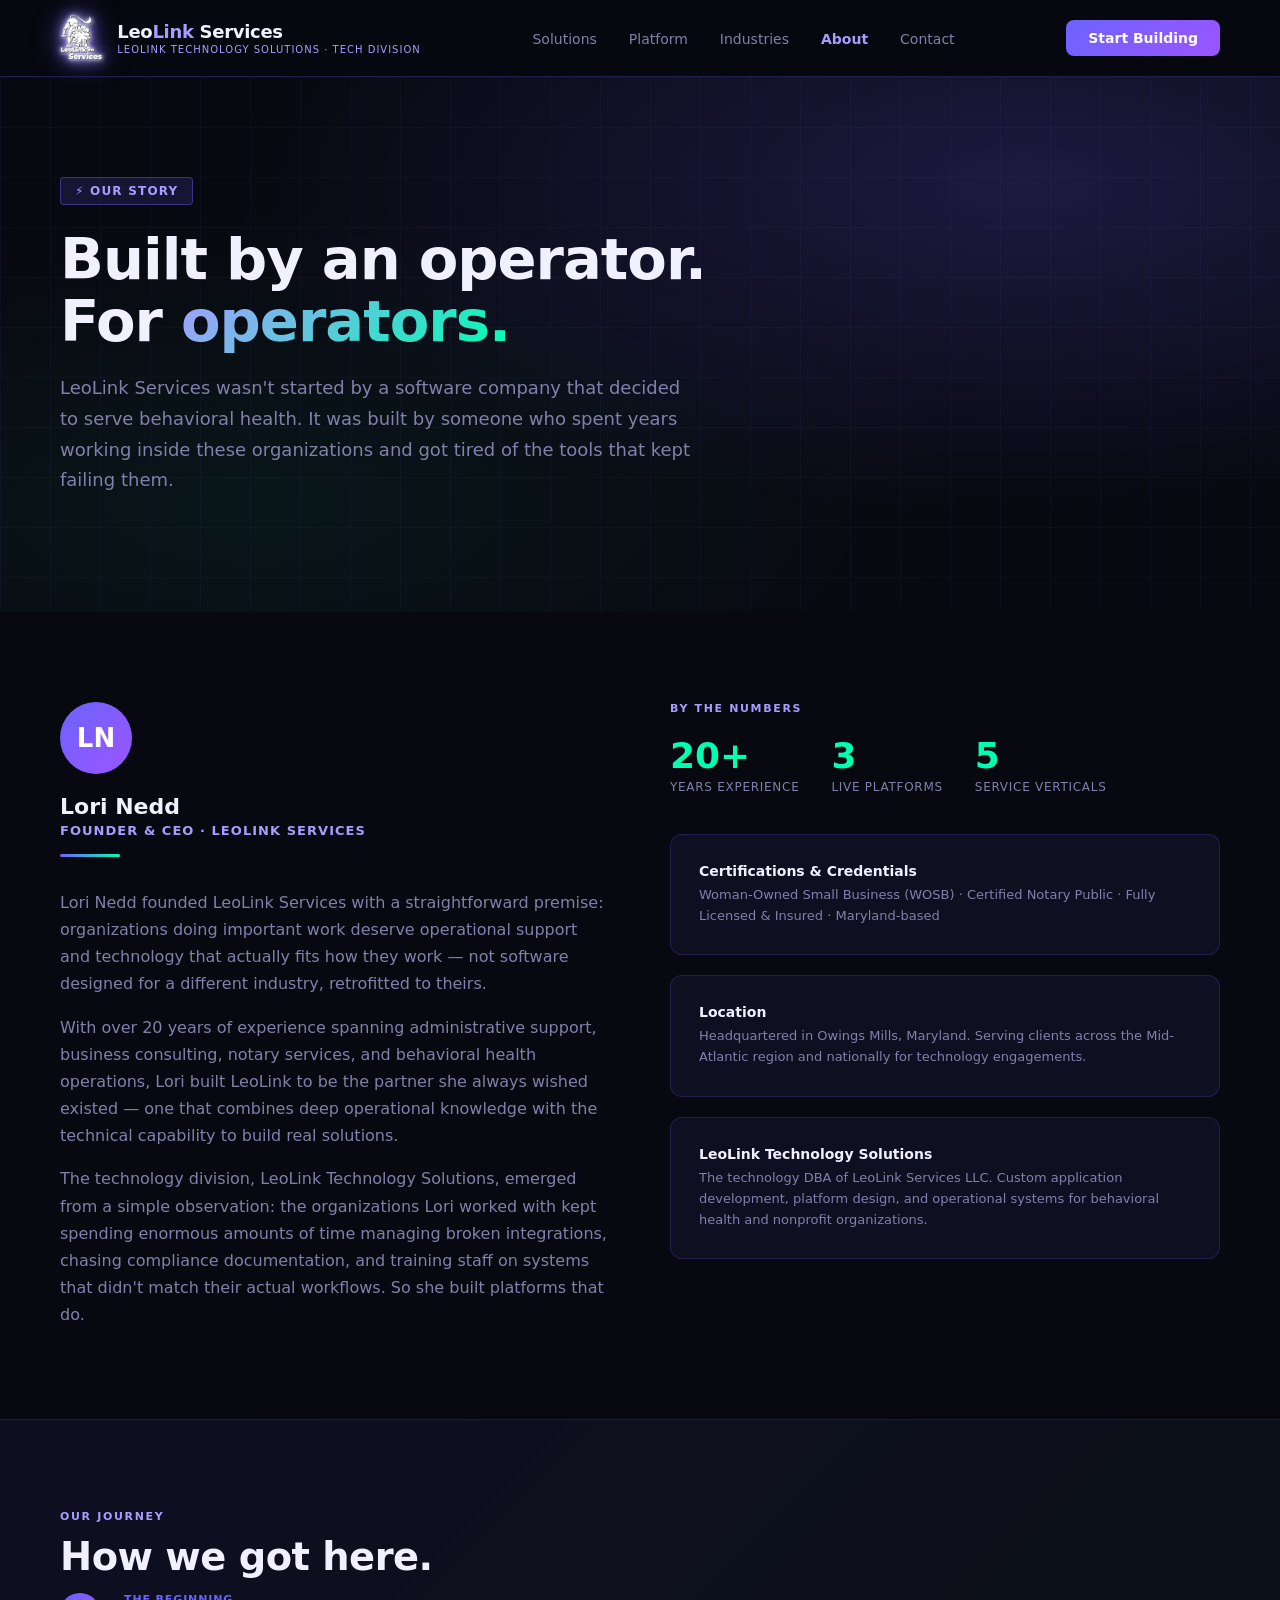
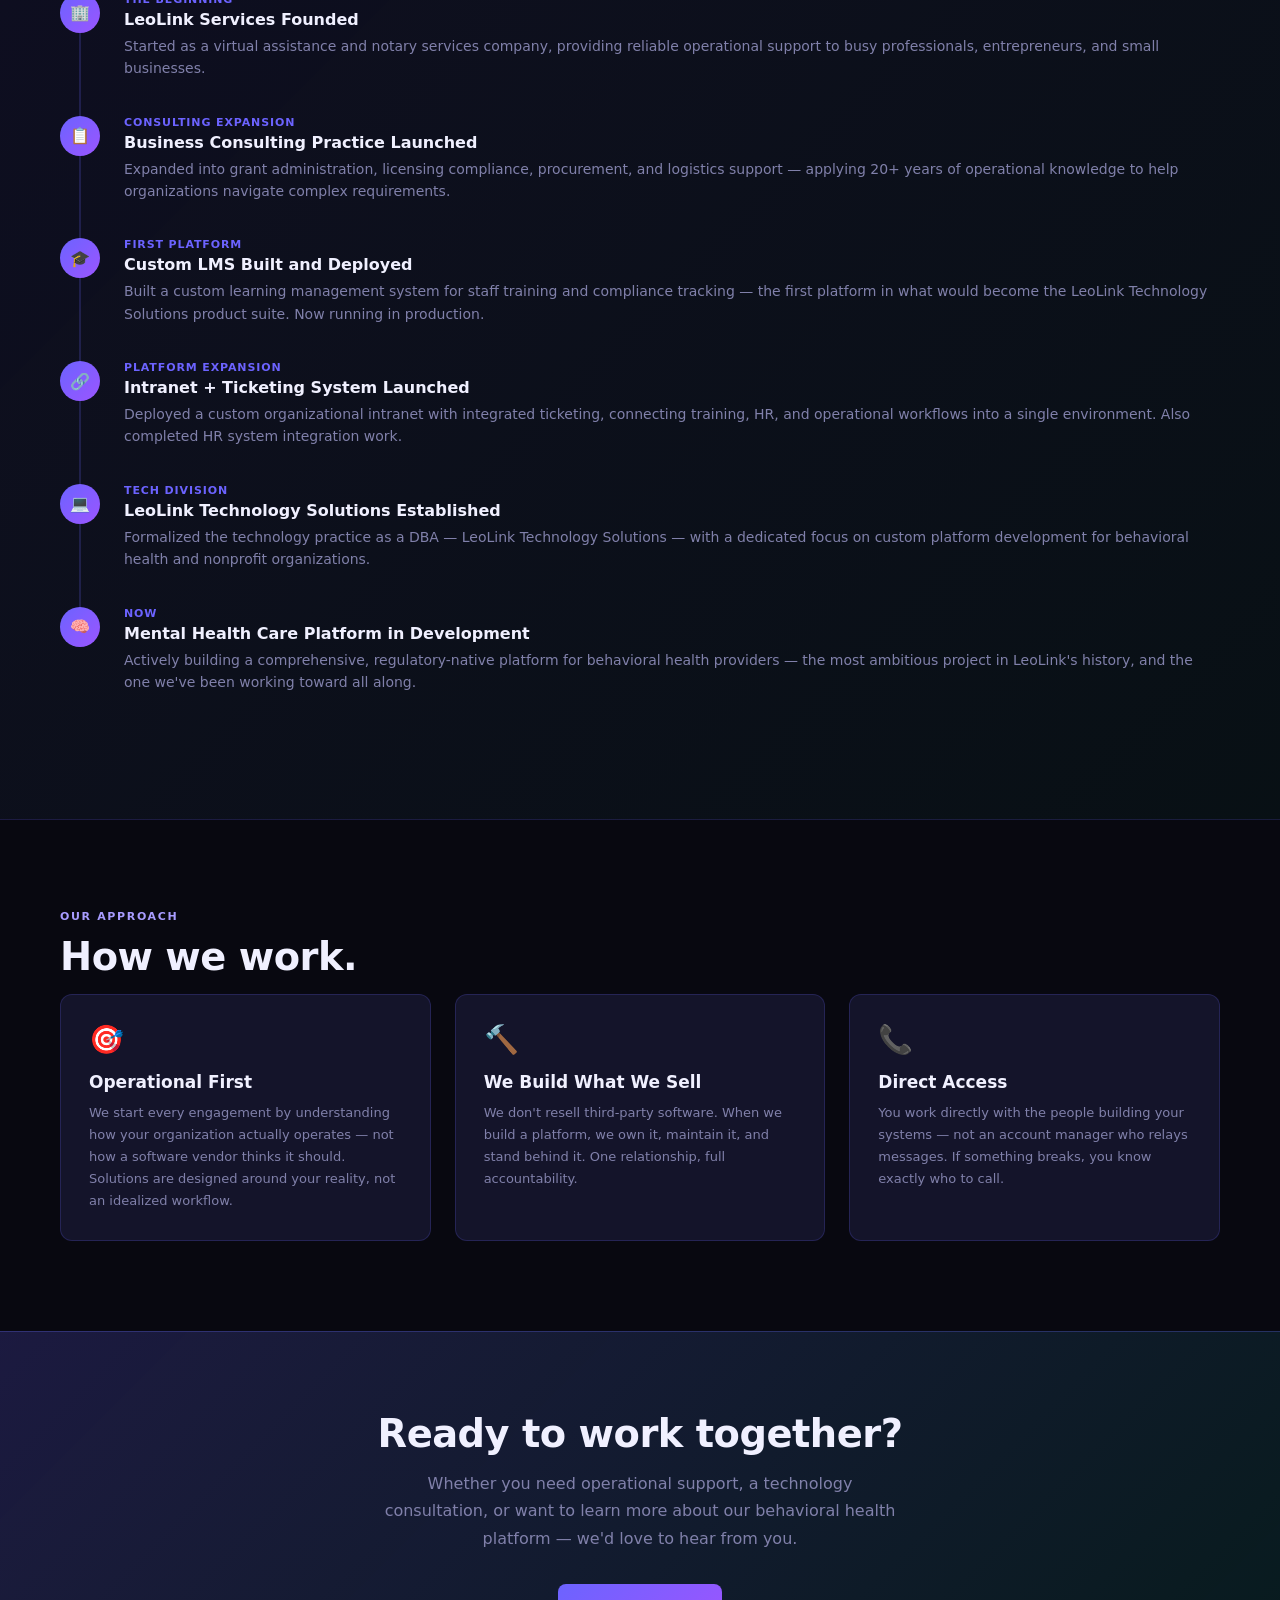
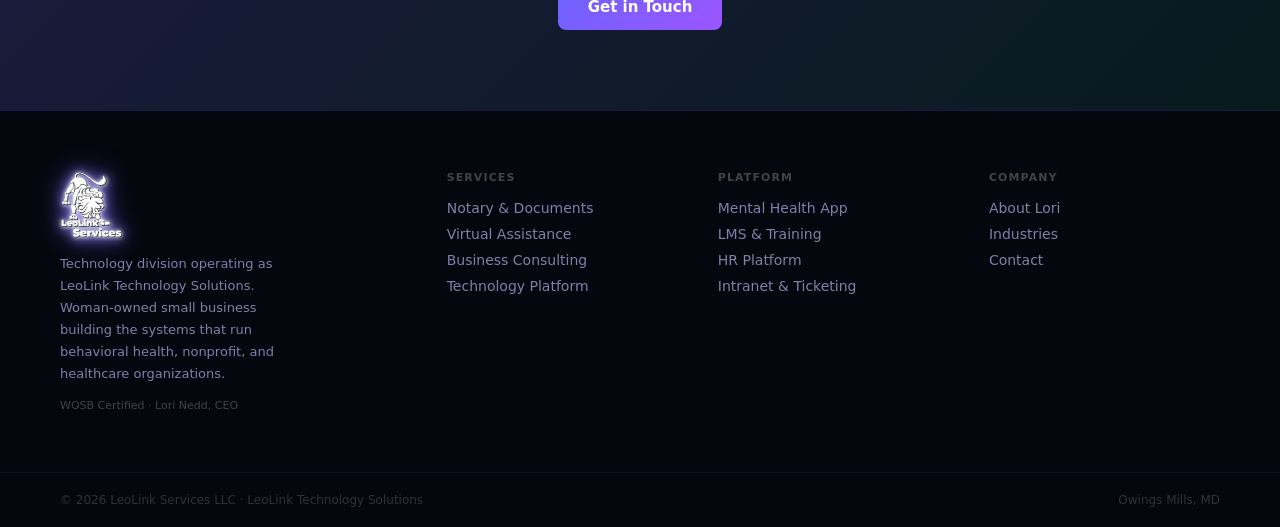
==== about.html @ c0305fcd "fix repo" ====
<!DOCTYPE html><html lang="en"><head><meta charset="UTF-8"/><meta name="viewport" content="width=device-width,initial-scale=1.0"/><title>About</title><style>
*{box-sizing:border-box;margin:0;padding:0}body{font-family:'Segoe UI',system-ui,sans-serif;background:#080810;color:#F0F0FF}
:root{--brand:#6C63FF;--brand2:#A89CFF;--neon:#00FFB2;--dark:#080810;--card:#14142A;--text:#F0F0FF;--muted:#8080AA}
nav{background:rgba(8,8,16,.96);backdrop-filter:blur(12px);display:flex;justify-content:space-between;align-items:center;padding:14px 60px;border-bottom:1px solid rgba(108,99,255,.25);position:sticky;top:0;z-index:100}
.nav-brand{display:flex;align-items:center;gap:14px;text-decoration:none}
.nav-brand img{height:48px;width:auto;filter:invert(1) drop-shadow(0 0 2px rgba(255,255,255,1)) drop-shadow(0 0 6px rgba(168,156,255,.85)) drop-shadow(0 0 12px rgba(108,99,255,.6))}
.nav-brand-text .name{font-size:18px;font-weight:800;color:#F0F0FF;letter-spacing:-.3px}.nav-brand-text .name span{color:#A89CFF}
.nav-brand-text .dba{font-size:10px;color:#A89CFF;letter-spacing:.1em;text-transform:uppercase;margin-top:2px}
nav ul{list-style:none;display:flex;gap:32px}nav ul li a{color:#8080AA;text-decoration:none;font-size:14px;transition:color .2s}nav ul li a:hover{color:#F0F0FF}nav ul li a.active{color:#A89CFF;font-weight:600}
.nav-cta{background:linear-gradient(135deg,#6C63FF,#9B55FF);color:#fff;padding:10px 22px;border-radius:8px;font-size:14px;font-weight:700;text-decoration:none}
footer{background:rgba(6,6,14,.9);padding:60px;display:grid;grid-template-columns:1.5fr 1fr 1fr 1fr;gap:40px;border-top:1px solid rgba(108,99,255,.2)}
.foot-brand img{height:70px;width:auto;filter:invert(1) drop-shadow(0 0 2px rgba(255,255,255,1)) drop-shadow(0 0 6px rgba(168,156,255,.85)) drop-shadow(0 0 12px rgba(108,99,255,.6));margin-bottom:12px;display:block}
.foot-sub{font-size:13px;color:#8080AA;max-width:240px;line-height:1.7}.foot-cert{font-size:11px;color:#444;margin-top:14px}
.foot-col h4{font-size:11px;font-weight:800;text-transform:uppercase;letter-spacing:.1em;color:#444;margin-bottom:16px}
.foot-col a{display:block;font-size:14px;color:#8080AA;text-decoration:none;margin-bottom:10px;transition:color .2s}.foot-col a:hover{color:#F0F0FF}
.foot-bottom{background:rgba(6,6,14,.9);padding:20px 60px;border-top:1px solid rgba(108,99,255,.1);display:flex;justify-content:space-between;font-size:12px;color:#333}
.page-hero{padding:100px 60px 80px;background:radial-gradient(ellipse at 80% 20%,rgba(108,99,255,.2) 0%,transparent 55%),radial-gradient(ellipse at 20% 80%,rgba(0,255,178,.06) 0%,transparent 50%),#080810;position:relative;overflow:hidden}
.grid-overlay{position:absolute;inset:0;background-image:linear-gradient(rgba(108,99,255,.05) 1px,transparent 1px),linear-gradient(90deg,rgba(108,99,255,.05) 1px,transparent 1px);background-size:50px 50px;pointer-events:none}
.page-hero-inner{position:relative;max-width:820px}
.eyebrow{display:inline-flex;align-items:center;gap:8px;background:rgba(108,99,255,.15);border:1px solid rgba(108,99,255,.4);color:#A89CFF;font-size:12px;font-weight:700;letter-spacing:.1em;text-transform:uppercase;padding:6px 14px;border-radius:4px;margin-bottom:24px}
h1{font-size:clamp(36px,4.5vw,58px);font-weight:900;line-height:1.08;letter-spacing:-1px;margin-bottom:20px}
h1 em{color:transparent;background:linear-gradient(135deg,#A89CFF,#00FFB2);-webkit-background-clip:text;background-clip:text;font-style:normal}
.hero-sub{font-size:18px;color:#8080AA;line-height:1.7;max-width:640px;margin-bottom:36px}
.btn-primary{background:linear-gradient(135deg,#6C63FF,#9B55FF);color:#fff;padding:14px 30px;border-radius:8px;font-size:15px;font-weight:700;text-decoration:none;display:inline-block}
.btn-ghost{border:1.5px solid rgba(108,99,255,.4);color:#A89CFF;padding:14px 30px;border-radius:8px;font-size:15px;font-weight:600;text-decoration:none;display:inline-block;margin-left:12px}
.section{padding:90px 60px}.section-alt{background:linear-gradient(135deg,rgba(108,99,255,.07),rgba(0,255,178,.03));border-top:1px solid rgba(108,99,255,.15);border-bottom:1px solid rgba(108,99,255,.15)}
.section-label{font-size:11px;font-weight:800;text-transform:uppercase;letter-spacing:.15em;color:#A89CFF;margin-bottom:12px}
h2{font-size:clamp(26px,3vw,40px);font-weight:900;line-height:1.15;letter-spacing:-.5px;margin-bottom:14px}h2 em{color:#A89CFF;font-style:normal}
h3{font-size:17px;font-weight:800;margin-bottom:10px;color:#F0F0FF}p{color:#8080AA;line-height:1.7}
.section-sub{font-size:16px;color:#8080AA;line-height:1.7;max-width:600px;margin-bottom:52px}
.grid-2{display:grid;grid-template-columns:1fr 1fr;gap:60px;align-items:start}
.grid-3{display:grid;grid-template-columns:repeat(3,1fr);gap:24px}
.grid-auto{display:grid;grid-template-columns:repeat(auto-fill,minmax(270px,1fr));gap:20px}
.card{background:#14142A;border:1px solid rgba(108,99,255,.2);border-radius:12px;padding:28px;transition:all .2s;position:relative;overflow:hidden}
.card::before{content:'';position:absolute;top:0;left:0;right:0;height:2px;background:linear-gradient(90deg,#6C63FF,#9B55FF);opacity:0;transition:opacity .2s}
.card:hover{border-color:rgba(108,99,255,.5);transform:translateY(-4px)}.card:hover::before{opacity:1}
.card-icon{font-size:28px;margin-bottom:16px}.card p{font-size:13px}
.tag{display:inline-block;margin-top:14px;font-size:10px;font-weight:800;padding:3px 9px;border-radius:3px;letter-spacing:.05em}
.tag-live{background:rgba(0,255,178,.1);color:#00FFB2;border:1px solid rgba(0,255,178,.25)}
.tag-dev{background:rgba(108,99,255,.15);color:#A89CFF;border:1px solid rgba(108,99,255,.3)}
.tag-core{background:rgba(255,255,255,.05);color:#666;border:1px solid rgba(255,255,255,.1)}
.feature-list{list-style:none;display:flex;flex-direction:column;gap:14px}
.feature-list li{display:flex;align-items:flex-start;gap:12px;font-size:15px;color:#8080AA;line-height:1.55}
.feature-list li::before{content:'▸';color:#00FFB2;flex-shrink:0;margin-top:1px}
.divider{width:60px;height:3px;background:linear-gradient(90deg,#6C63FF,#00FFB2);border-radius:2px;margin:16px 0 32px}
.cta-band{background:linear-gradient(135deg,rgba(108,99,255,.2),rgba(0,255,178,.08));border-top:1px solid rgba(108,99,255,.3);text-align:center;padding:80px 60px}
.cta-band h2{margin-bottom:14px}.cta-band p{margin-bottom:32px;max-width:520px;margin-left:auto;margin-right:auto}
.stat-row{display:flex;gap:48px;flex-wrap:wrap;margin-top:48px}
.stat-item .num{font-size:36px;font-weight:900;color:#00FFB2}.stat-item .lbl{font-size:12px;color:#8080AA;text-transform:uppercase;letter-spacing:.06em;margin-top:4px}
.shipped-bar{background:rgba(0,255,178,.04);border-top:1px solid rgba(0,255,178,.15);border-bottom:1px solid rgba(0,255,178,.15);padding:13px 60px;display:flex;gap:20px;align-items:center;flex-wrap:wrap}
.shipped-bar .lbl{font-size:10px;font-weight:800;color:#00FFB2;letter-spacing:.15em;text-transform:uppercase}
.shipped-item{display:flex;align-items:center;gap:8px;font-size:13px;color:#8080AA}
.badge-live{font-size:9px;font-weight:800;background:rgba(0,255,178,.12);color:#00FFB2;border:1px solid rgba(0,255,178,.3);padding:2px 7px;border-radius:3px}
.badge-dev{font-size:9px;font-weight:800;background:rgba(108,99,255,.15);color:#A89CFF;border:1px solid rgba(108,99,255,.3);padding:2px 7px;border-radius:3px}
.form-group{margin-bottom:20px}.form-group label{display:block;font-size:13px;font-weight:600;color:#A89CFF;margin-bottom:8px;text-transform:uppercase;letter-spacing:.06em}
.form-group input,.form-group select,.form-group textarea{width:100%;background:#14142A;border:1px solid rgba(108,99,255,.3);border-radius:8px;padding:12px 16px;color:#F0F0FF;font-size:15px;font-family:inherit;outline:none;transition:border-color .2s}
.form-group input:focus,.form-group select:focus,.form-group textarea:focus{border-color:#6C63FF}
.form-group select option{background:#14142A}.form-group textarea{resize:vertical;min-height:120px}
.info-box{background:rgba(108,99,255,.08);border:1px solid rgba(108,99,255,.2);border-radius:12px;padding:28px;margin-bottom:20px}
.info-box h4{font-size:14px;font-weight:700;color:#F0F0FF;margin-bottom:6px}.info-box p{font-size:13px;color:#8080AA;line-height:1.6}
.initials{width:72px;height:72px;background:linear-gradient(135deg,#6C63FF,#9B55FF);border-radius:50%;display:flex;align-items:center;justify-content:center;font-size:26px;font-weight:900;color:#fff;margin-bottom:20px}
.role{font-size:13px;color:#A89CFF;font-weight:600;text-transform:uppercase;letter-spacing:.08em;margin-bottom:16px}
.timeline{display:flex;flex-direction:column;gap:0}
.timeline-item{display:flex;gap:24px;padding-bottom:36px;position:relative}
.timeline-item::before{content:'';position:absolute;left:19px;top:40px;bottom:0;width:2px;background:rgba(108,99,255,.2)}
.timeline-item:last-child::before{display:none}
.timeline-dot{width:40px;height:40px;background:linear-gradient(135deg,#6C63FF,#9B55FF);border-radius:50%;display:flex;align-items:center;justify-content:center;font-size:16px;flex-shrink:0}
.timeline-content h4{font-size:16px;font-weight:800;color:#F0F0FF;margin-bottom:6px}
.timeline-content p{font-size:14px;color:#8080AA;line-height:1.6}
.timeline-year{font-size:11px;color:#6C63FF;font-weight:700;text-transform:uppercase;letter-spacing:.08em;margin-bottom:4px}
</style></head><body><nav>
  <a href="index.html" class="nav-brand">
    <img src="[data-uri]" alt="LeoLink Services"/>
    <div class="nav-brand-text">
      <div class="name">Leo<span>Link</span> Services</div>
      <div class="dba">LeoLink Technology Solutions · Tech Division</div>
    </div>
  </a>
  <ul><li><a href="solutions.html">Solutions</a></li><li><a href="platform.html">Platform</a></li><li><a href="industries.html">Industries</a></li><li><a href="about.html" class="active">About</a></li><li><a href="contact.html">Contact</a></li></ul>
  <a href="contact.html" class="nav-cta">Start Building</a>
</nav> 
<div class="page-hero"><div class="grid-overlay"></div><div class="page-hero-inner">
<div class="eyebrow">⚡ Our Story</div>
<h1>Built by an operator.<br/>For <em>operators.</em></h1>
<p class="hero-sub">LeoLink Services wasn't started by a software company that decided to serve behavioral health. It was built by someone who spent years working inside these organizations and got tired of the tools that kept failing them.</p>
</div></div>
<div class="section">
<div class="grid-2">
<div>
<div class="initials">LN</div>
<h3 style="font-size:22px;margin-bottom:4px">Lori Nedd</h3>
<div class="role">Founder &amp; CEO · LeoLink Services</div>
<div class="divider"></div>
<p style="margin-bottom:16px">Lori Nedd founded LeoLink Services with a straightforward premise: organizations doing important work deserve operational support and technology that actually fits how they work — not software designed for a different industry, retrofitted to theirs.</p>
<p style="margin-bottom:16px">With over 20 years of experience spanning administrative support, business consulting, notary services, and behavioral health operations, Lori built LeoLink to be the partner she always wished existed — one that combines deep operational knowledge with the technical capability to build real solutions.</p>
<p>The technology division, LeoLink Technology Solutions, emerged from a simple observation: the organizations Lori worked with kept spending enormous amounts of time managing broken integrations, chasing compliance documentation, and training staff on systems that didn't match their actual workflows. So she built platforms that do.</p>
</div>
<div>
<div class="section-label" style="margin-bottom:20px">By the Numbers</div>
<div class="stat-row" style="margin-top:0;margin-bottom:40px;gap:32px">
<div class="stat-item"><div class="num">20+</div><div class="lbl">Years Experience</div></div>
<div class="stat-item"><div class="num">3</div><div class="lbl">Live Platforms</div></div>
<div class="stat-item"><div class="num">5</div><div class="lbl">Service Verticals</div></div>
</div>
<div class="info-box"><h4>Certifications &amp; Credentials</h4><p>Woman-Owned Small Business (WOSB) · Certified Notary Public · Fully Licensed &amp; Insured · Maryland-based</p></div>
<div class="info-box"><h4>Location</h4><p>Headquartered in Owings Mills, Maryland. Serving clients across the Mid-Atlantic region and nationally for technology engagements.</p></div>
<div class="info-box"><h4>LeoLink Technology Solutions</h4><p>The technology DBA of LeoLink Services LLC. Custom application development, platform design, and operational systems for behavioral health and nonprofit organizations.</p></div>
</div></div></div>
<div class="section section-alt">
<div class="section-label">Our Journey</div><h2>How we got here.</h2>
<div class="timeline">
<div class="timeline-item"><div class="timeline-dot">🏢</div><div class="timeline-content"><div class="timeline-year">The Beginning</div><h4>LeoLink Services Founded</h4><p>Started as a virtual assistance and notary services company, providing reliable operational support to busy professionals, entrepreneurs, and small businesses.</p></div></div>
<div class="timeline-item"><div class="timeline-dot">📋</div><div class="timeline-content"><div class="timeline-year">Consulting Expansion</div><h4>Business Consulting Practice Launched</h4><p>Expanded into grant administration, licensing compliance, procurement, and logistics support — applying 20+ years of operational knowledge to help organizations navigate complex requirements.</p></div></div>
<div class="timeline-item"><div class="timeline-dot">🎓</div><div class="timeline-content"><div class="timeline-year">First Platform</div><h4>Custom LMS Built and Deployed</h4><p>Built a custom learning management system for staff training and compliance tracking — the first platform in what would become the LeoLink Technology Solutions product suite. Now running in production.</p></div></div>
<div class="timeline-item"><div class="timeline-dot">🔗</div><div class="timeline-content"><div class="timeline-year">Platform Expansion</div><h4>Intranet + Ticketing System Launched</h4><p>Deployed a custom organizational intranet with integrated ticketing, connecting training, HR, and operational workflows into a single environment. Also completed HR system integration work.</p></div></div>
<div class="timeline-item"><div class="timeline-dot">💻</div><div class="timeline-content"><div class="timeline-year">Tech Division</div><h4>LeoLink Technology Solutions Established</h4><p>Formalized the technology practice as a DBA — LeoLink Technology Solutions — with a dedicated focus on custom platform development for behavioral health and nonprofit organizations.</p></div></div>
<div class="timeline-item"><div class="timeline-dot">🧠</div><div class="timeline-content"><div class="timeline-year">Now</div><h4>Mental Health Care Platform in Development</h4><p>Actively building a comprehensive, regulatory-native platform for behavioral health providers — the most ambitious project in LeoLink's history, and the one we've been working toward all along.</p></div></div>
</div></div>
<div class="section">
<div class="section-label">Our Approach</div><h2>How we work.</h2>
<div class="grid-3">
<div class="card"><div class="card-icon">🎯</div><h3>Operational First</h3><p>We start every engagement by understanding how your organization actually operates — not how a software vendor thinks it should. Solutions are designed around your reality, not an idealized workflow.</p></div>
<div class="card"><div class="card-icon">🔨</div><h3>We Build What We Sell</h3><p>We don't resell third-party software. When we build a platform, we own it, maintain it, and stand behind it. One relationship, full accountability.</p></div>
<div class="card"><div class="card-icon">📞</div><h3>Direct Access</h3><p>You work directly with the people building your systems — not an account manager who relays messages. If something breaks, you know exactly who to call.</p></div>
</div></div>
<div class="cta-band"><h2>Ready to work together?</h2><p>Whether you need operational support, a technology consultation, or want to learn more about our behavioral health platform — we'd love to hear from you.</p><a href="contact.html" class="btn-primary">Get in Touch</a></div> <footer>
  <div class="foot-brand">
    <img src="[data-uri]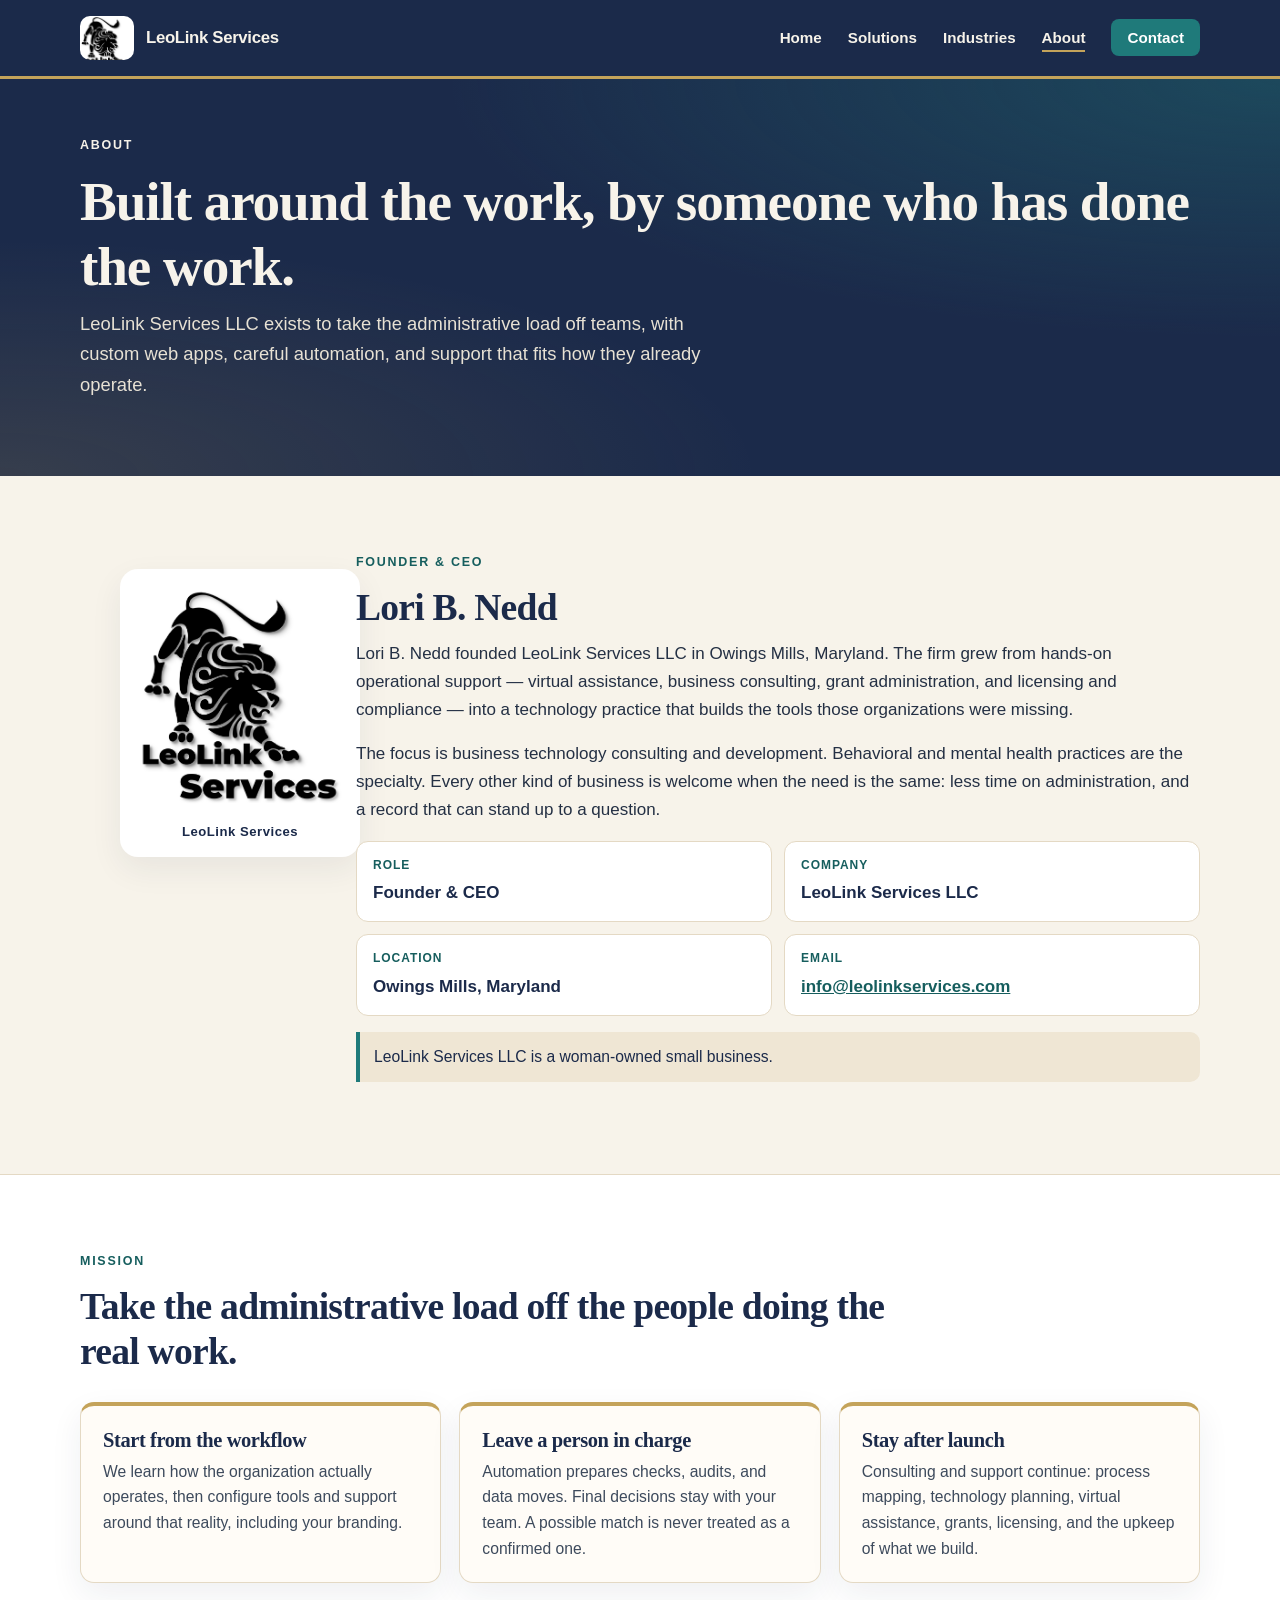
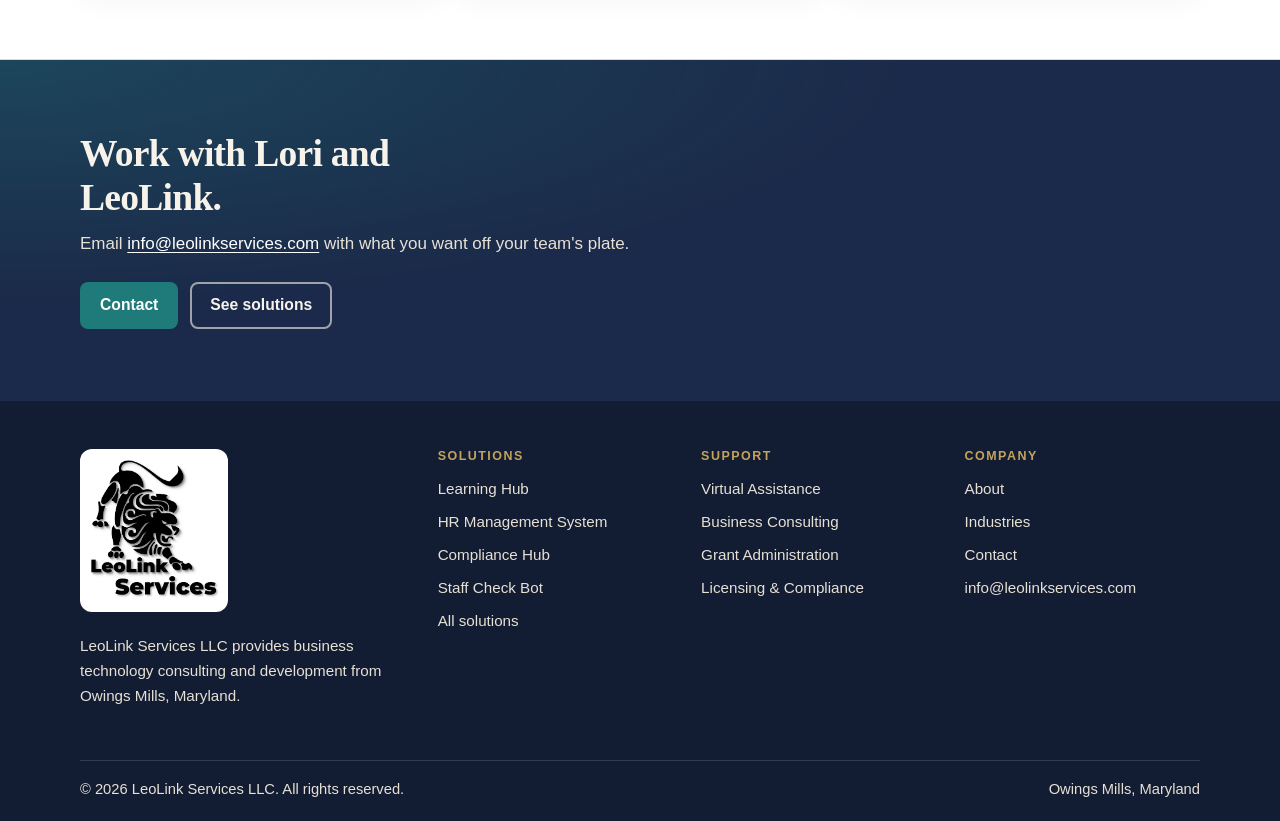
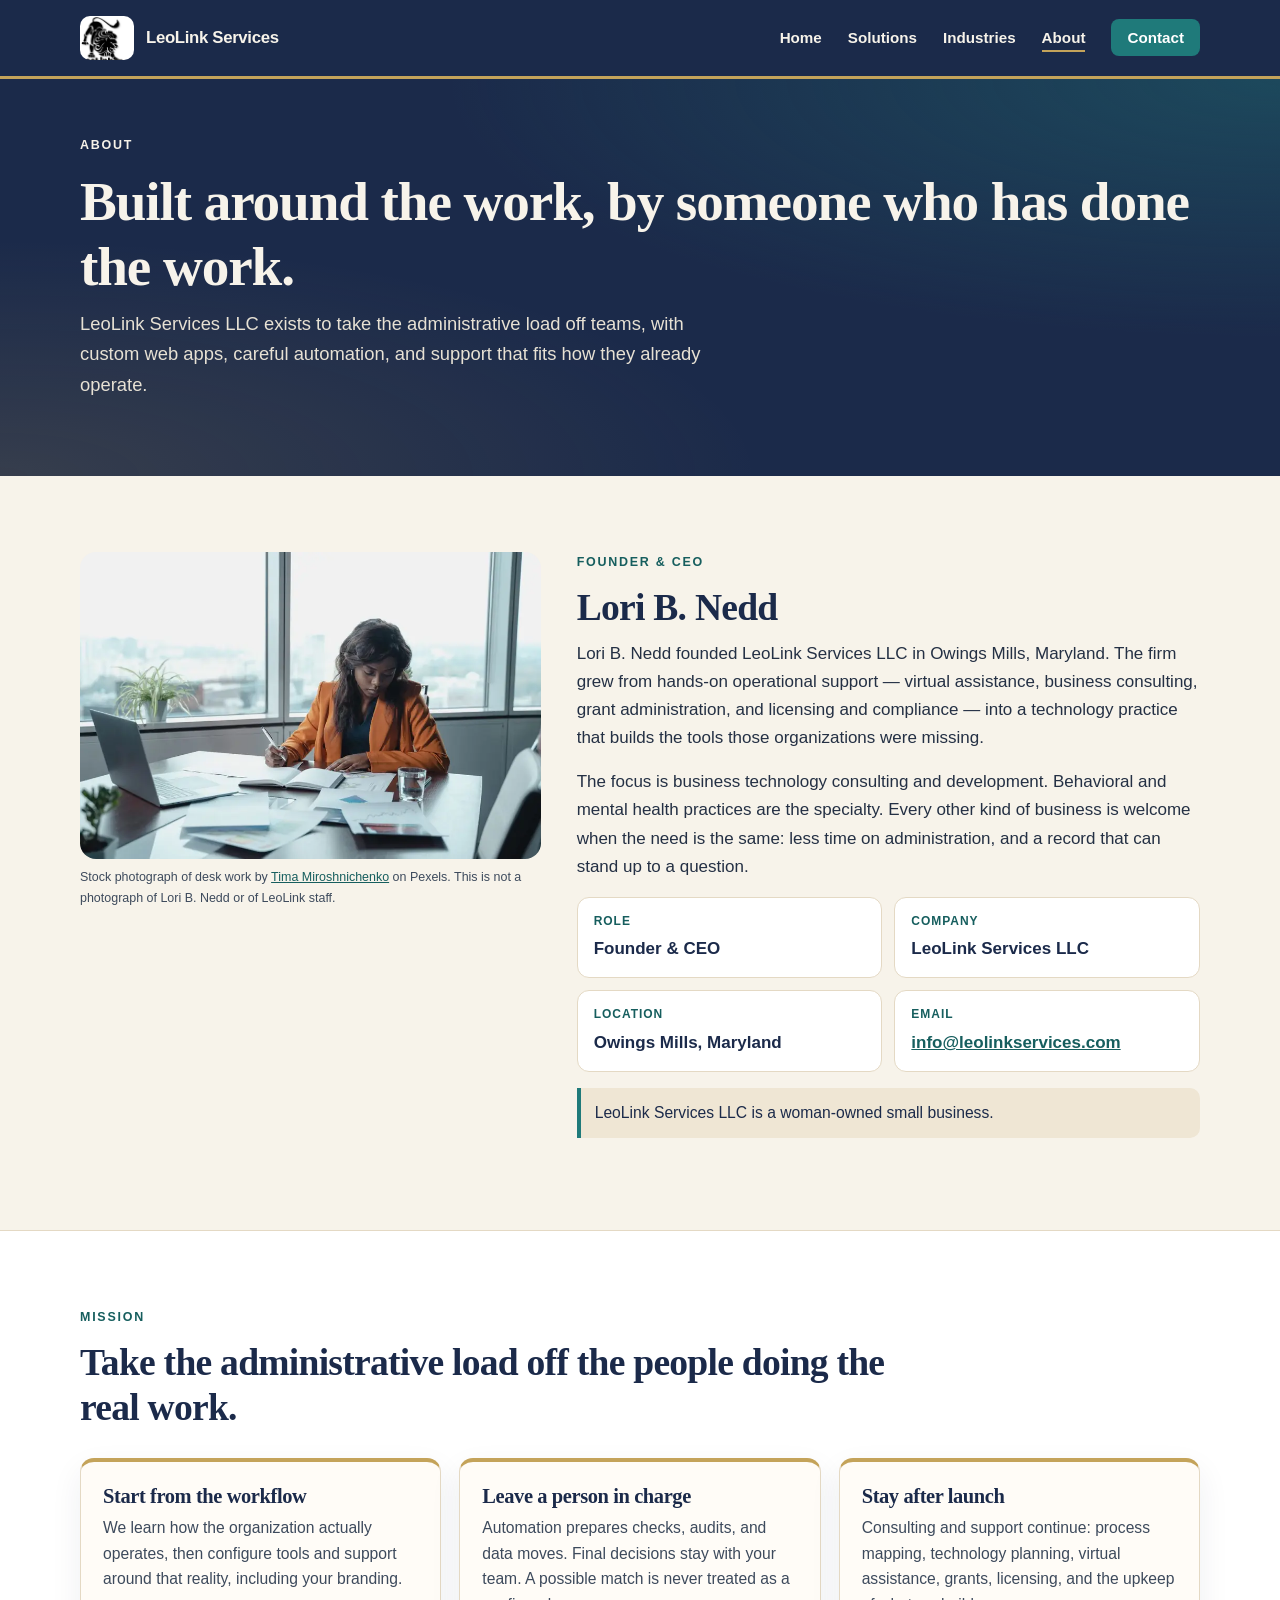
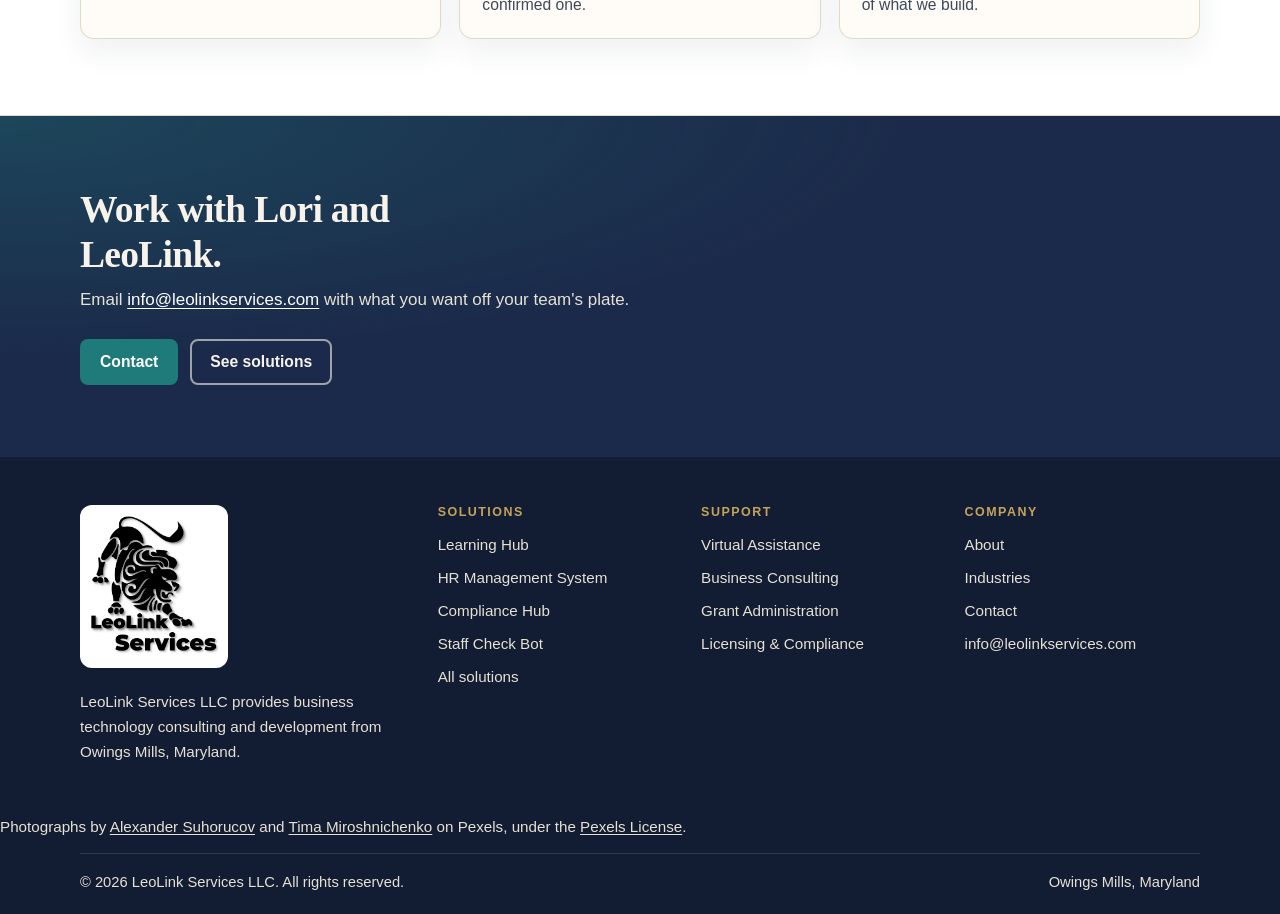
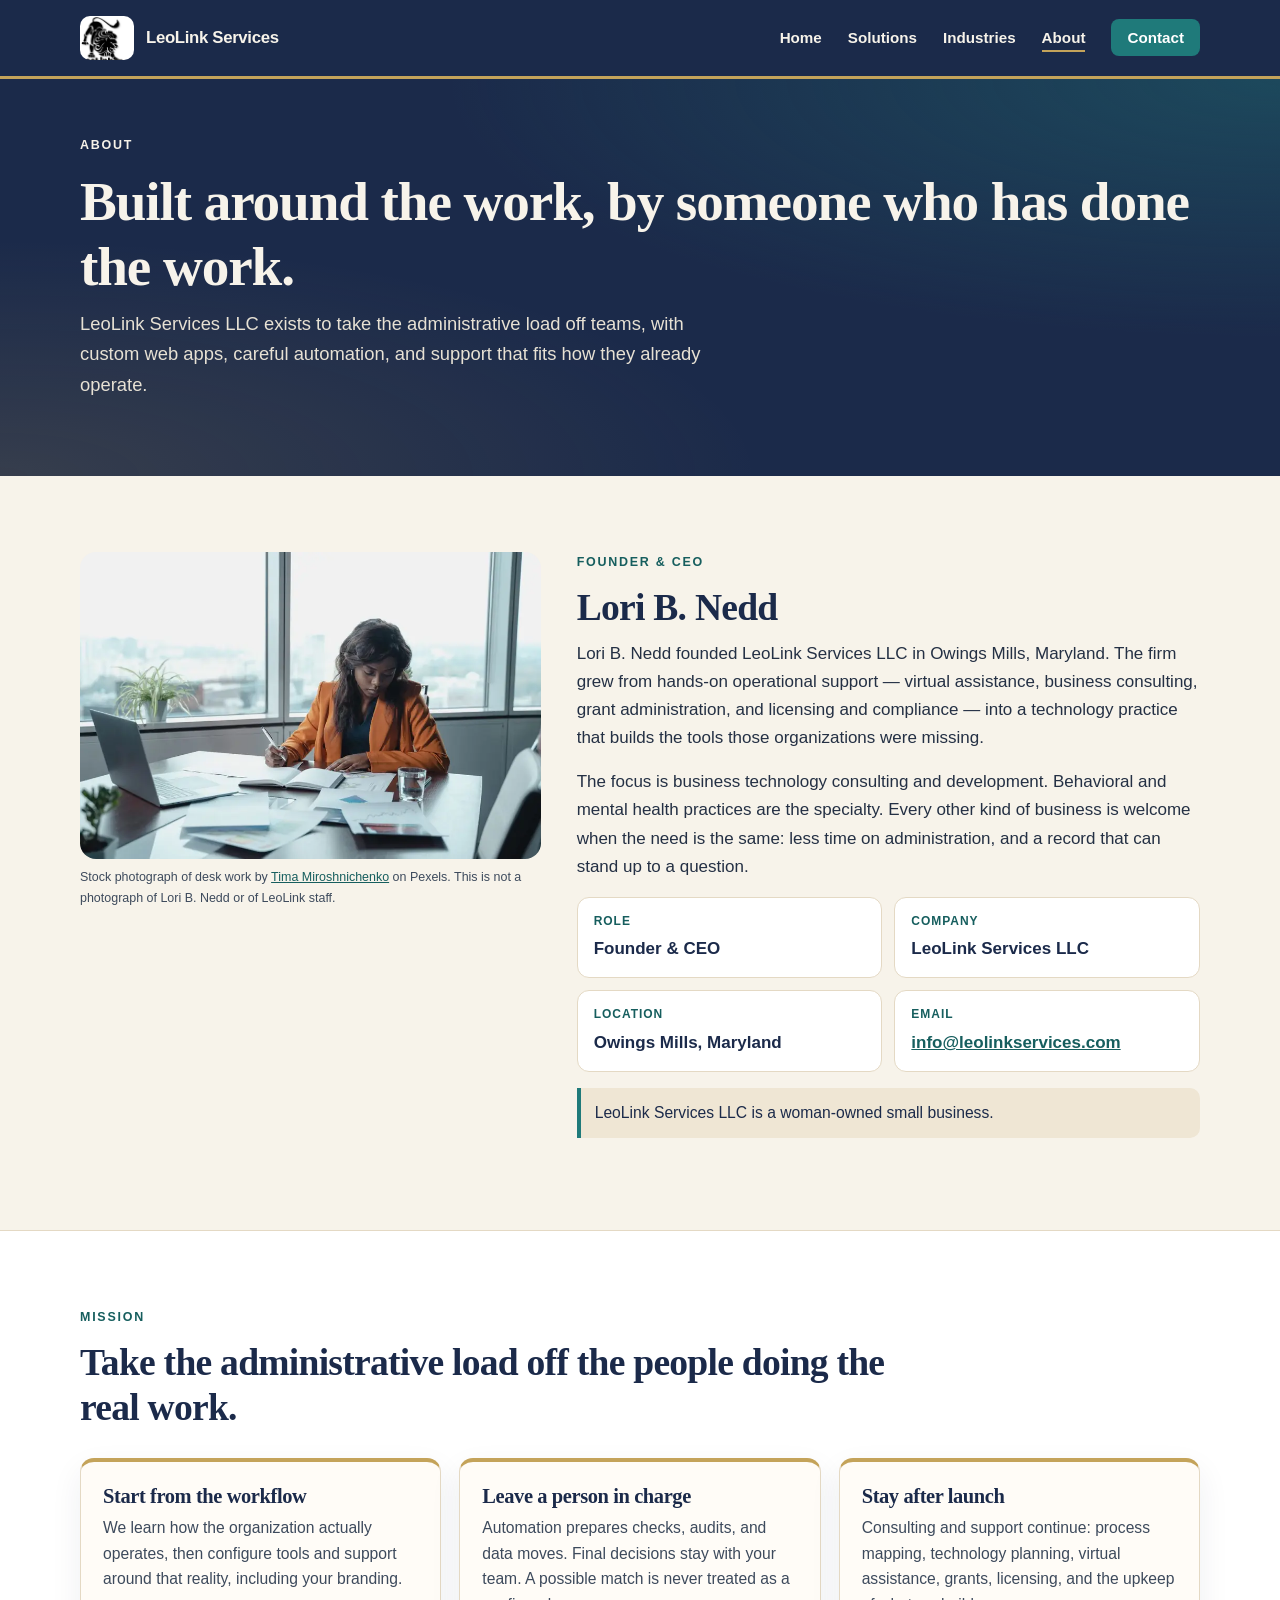
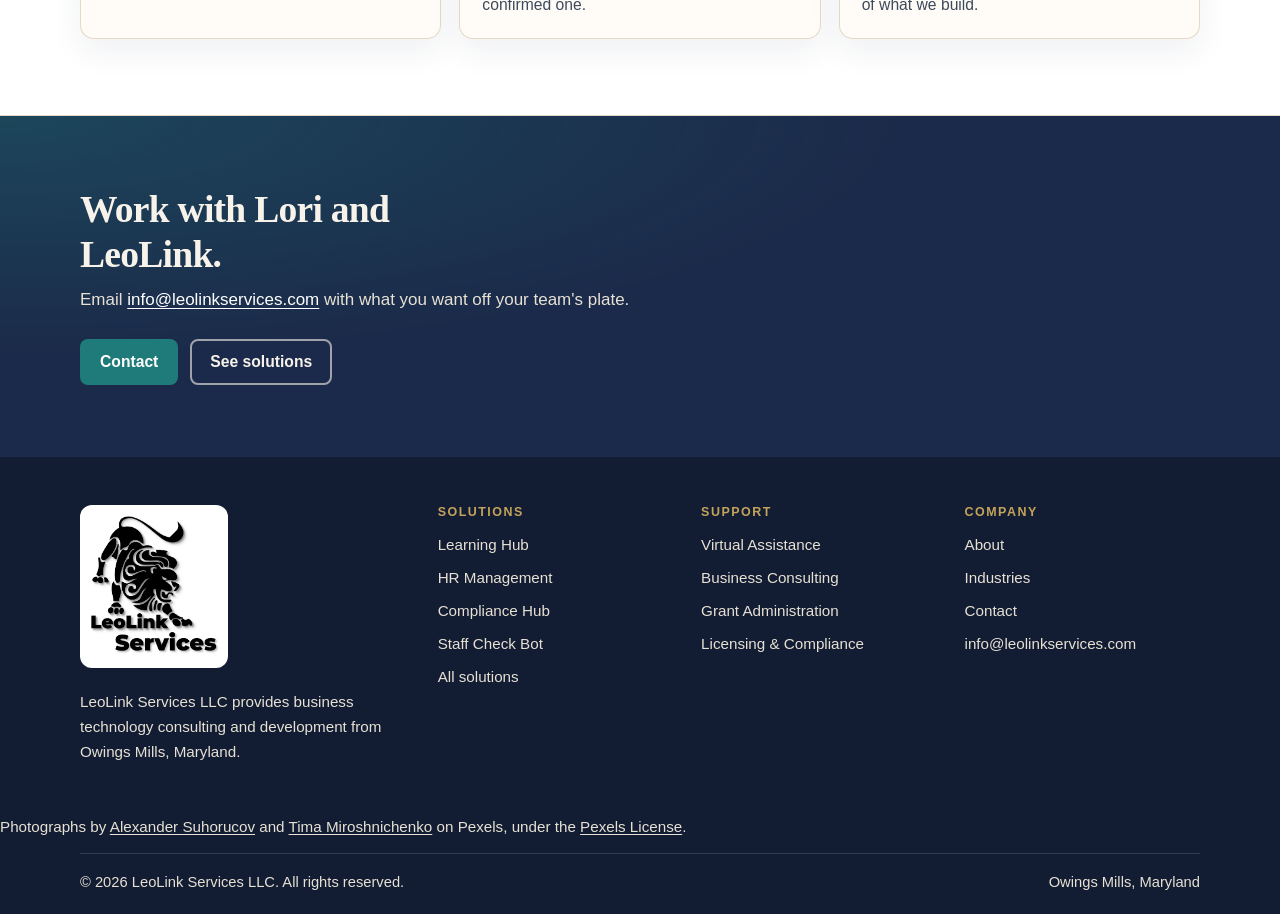
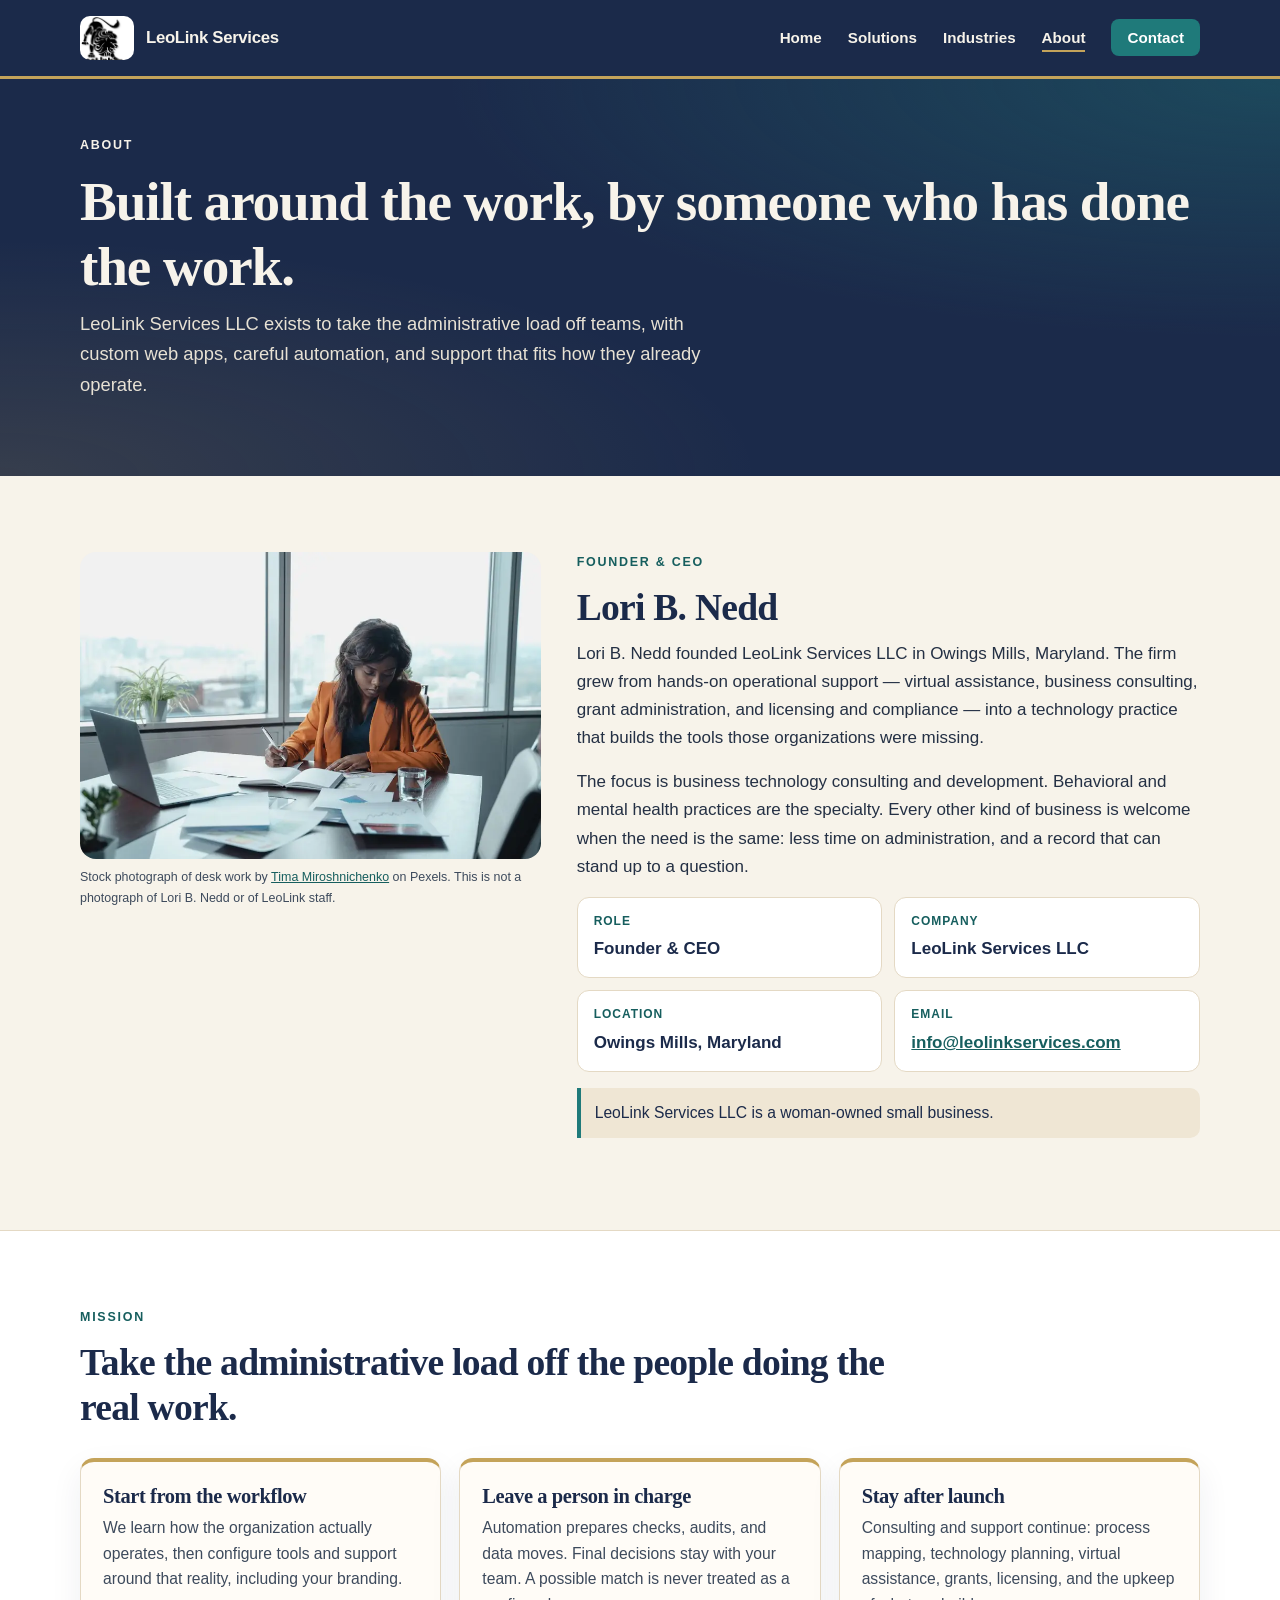
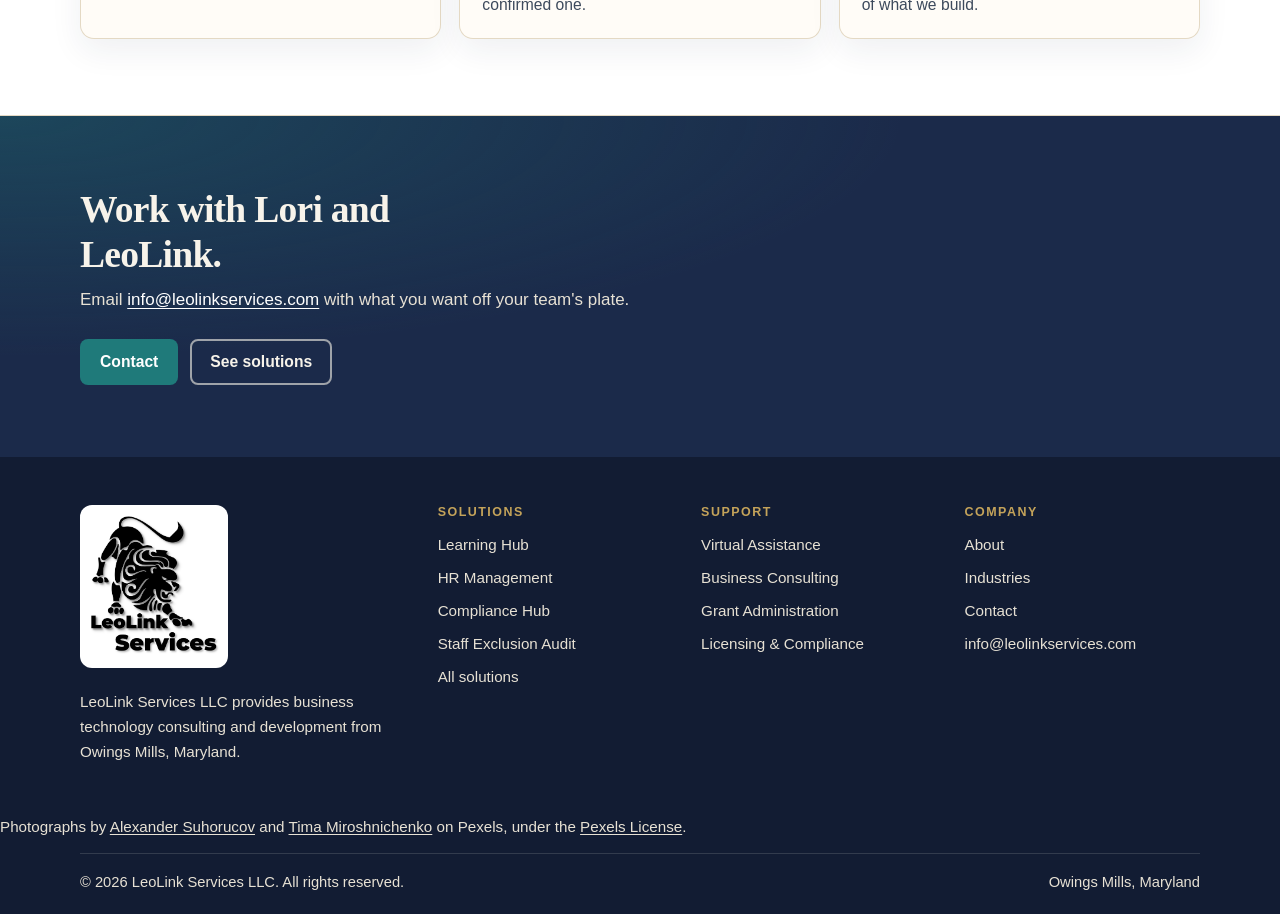
